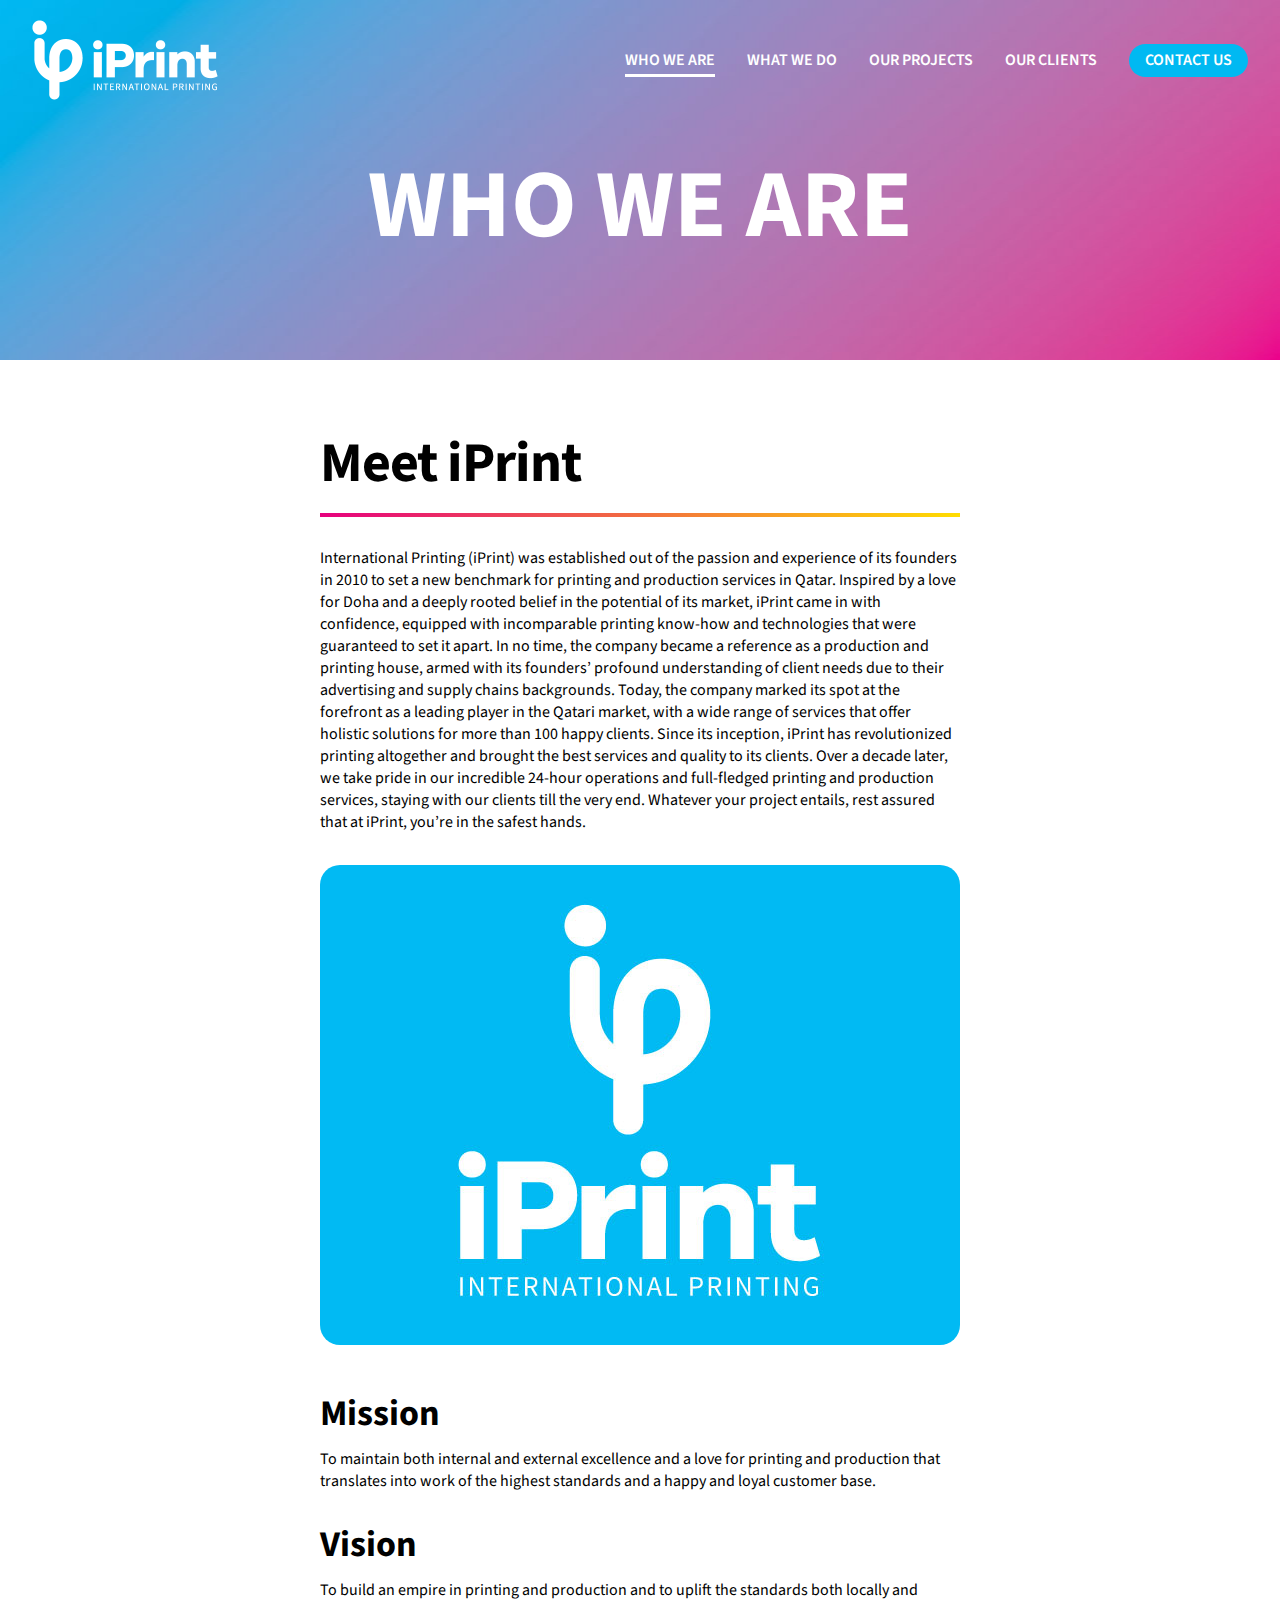
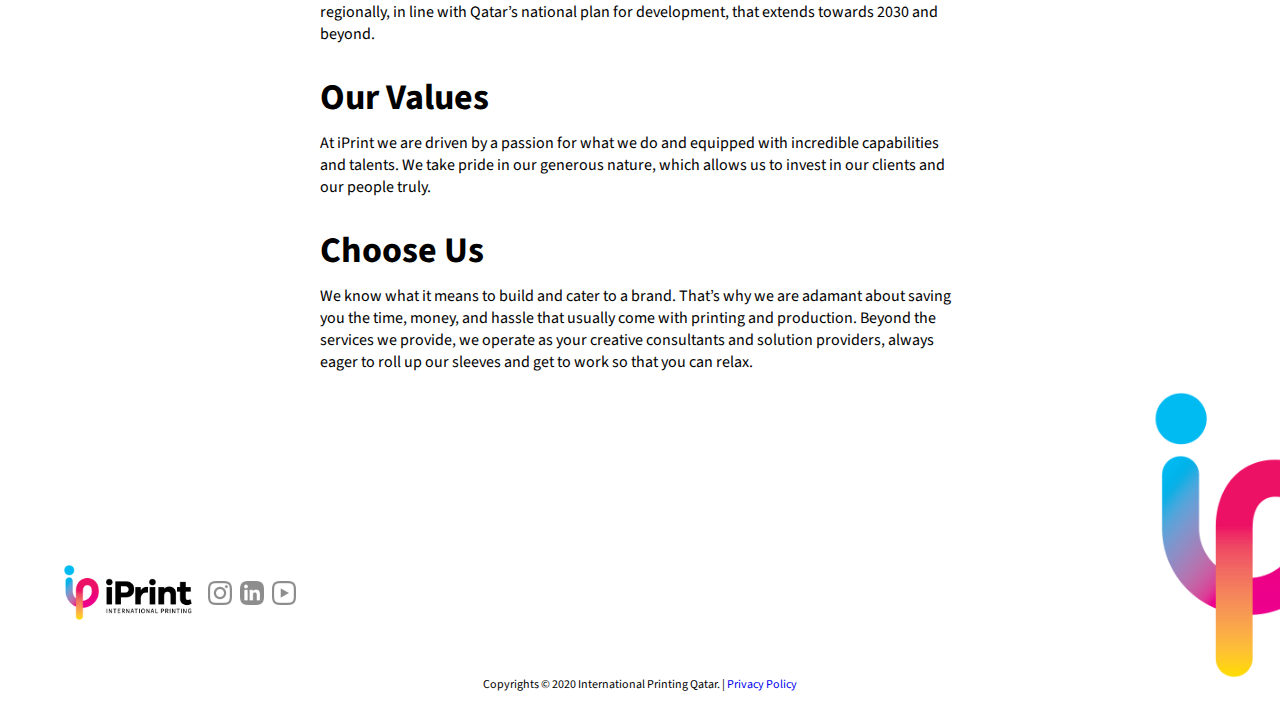
==== about.html @ 7c763737 "Add files via upload" ====
<!DOCTYPE html>
<html lang="en">

<head>
  <meta charset="UTF-8">
  <meta http-equiv="X-UA-Compatible" content="IE=edge">
  <meta name="viewport" content="width=device-width, initial-scale=1.0">
  <link rel="icon" type="image/png" href="_images/logo/favicon.png">
  <link rel="stylesheet" href="https://cdn.jsdelivr.net/npm/bootstrap-icons@1.5.0/font/bootstrap-icons.css">
  <link rel="preconnect" href="https://fonts.googleapis.com">
  <link rel="preconnect" href="https://fonts.gstatic.com" crossorigin>
  <link href="https://fonts.googleapis.com/css2?family=Source+Sans+Pro:wght@200;300;400;600;700&display=swap"
    rel="stylesheet">
  <link rel="stylesheet" href="style.css">
  <title>iPrint Qatar</title>
</head>

<body>
  <!-- navbar -->
  <div>
    <nav class="nav">
      <div class="nav-container" id="navContainer">
        <!-- logo -->
        <a href="index.html"><img class="nav-logo" src="_images/logo/logo_hw.png"></a>
        <!-- collapse button -->
        <a class="nav-toggle" href="javascript:void(0);" onclick="navMenu()">
          <img src="_images/misc/menu_w.svg" alt="menu icon">
        </a>
        <!-- nav links -->
        <div class="nav-menu" id="navMenu">
          <a class="nav-link link-inside active">Who We Are</a>
          <a class="nav-link link-inside" href="services.html">What We Do</a>
          <a class="nav-link link-inside" href="projects.html">Our Projects</a>
          <a class="nav-link link-inside" href="clients.html">Our Clients</a>
          <a class="nav-link mobile link-inside" href="contact.html">Contact US</a>
          <a class="nav-link desktop btn-inside" href="contact.html">Contact US</a>
        </div>
      </div>
    </nav>
    <div class="header-info">
      <p class="header-text white">WHO WE ARE</p>
    </div>
  </div>

  <!-- about us -->
  <section class="main-block md" id="who-we-are">
    <div class="container column align-center">
      <div class="container-inside-text">
        <h1 class="underline">Meet iPrint</h1>
        <p>International Printing (iPrint) was established out of the passion and experience of its founders in 2010 to
          set a new benchmark for printing and production services in Qatar. Inspired by a love for Doha and a deeply
          rooted belief in the potential of its market, iPrint came in with confidence, equipped with incomparable
          printing know-how and technologies that were guaranteed to set it apart. In no time, the company became a
          reference as a production and printing house, armed with its founders’ profound understanding of client needs
          due to their advertising and supply chains backgrounds. Today, the company marked its spot at the forefront as
          a leading player in the Qatari market, with a wide range of services that offer holistic solutions for more
          than 100 happy clients.
          Since its inception, iPrint has revolutionized printing altogether and brought the best services and quality
          to its clients. Over a decade later, we take pride in our incredible 24-hour operations and full-fledged
          printing and production services, staying with our clients till the very end.
          Whatever your project entails, rest assured that at iPrint, you’re in the safest hands.</p>
        <div class="container-inside-image">
          <img class="rc" src="_images/home_image_template.jpg" alt="temp image">
        </div>
        <h2>Mission</h2>
        <p>To maintain both internal and external excellence and a love for printing and production that translates into
          work of the highest standards and a happy and loyal customer base.</p>
        <h2>Vision</h2>
        <p>To build an empire in printing and production and to uplift the standards both locally and regionally, in
          line with Qatar’s national plan for development, that extends towards 2030 and beyond.</p>
        <h2>Our Values</h2>
        <p>At iPrint we are driven by a passion for what we do and equipped with incredible capabilities and talents. We
          take pride in our generous nature, which allows us to invest in our clients and our people truly.</p>
        <h2>Choose Us</h2>
        <p>We know what it means to build and cater to a brand. That’s why we are adamant about saving you the time,
          money, and hassle that usually come with printing and production. Beyond the services we provide, we operate
          as your creative consultants and solution providers, always eager to roll up our sleeves and get to work so
          that you can relax.</p>
      </div>
    </div>
  </section>

  <!-- footer -->
  <footer>
    <div class="footer-info">
      <img class="footer-logo" src="_images/logo/logo_h.png">
      <div class="footer-icons">
        <a href="#"><img class="sm-icon" src="_images/sm/i-in.png"></a>
        <a href="#"><img class="sm-icon" src="_images/sm/i-li.png"></a>
        <a href="#"><img class="sm-icon" src="_images/sm/i-yt.png"></a>
      </div>
    </div>
    <div class="text-center">
      <p class="copyright">Copyrights © 2020 International Printing Qatar. | <a href="#">Privacy Policy</a></p>
    </div>
    <div class="footer-emblem-container">      
      <img class="footer-emblem" src="_images/logo/emblem.png">
    </div>  </footer>

  <!-- javascript -->
  <script src="_script/nav.js"></script>
</body>

</html>
---- style.css ----
/* basics */

:root {
    --cyan: #00b9f2;
    --magenta: #e6007e;
    --red: #ed1164;
    --yellow: #ffdd00;
    --bg-cyan: rgb(0, 185, 242);
    --bg-cyan-a: rgba(0, 185, 242, .6);
    --marquee-width: 100vw;
    --marquee-elements-displayed: 6;
    --marquee-element-width: calc(var(--marquee-width) / var(--marquee-elements-displayed));
    --marquee-animation-duration: calc(var(--marquee-elements) * 3s);
}

* {
    margin: 0;
    padding: 0;
    box-sizing: border-box;
}

html {
    max-width: 100vw;
    font-size: 16px;
    height: 100%;
}

body {
    display: flex;
    flex-direction: column;
    min-height: 100vh;
    margin: 0 auto;
    font-family: 'Source Sans Pro', sans-serif;
    text-rendering: optimizeLegibility;
    color: black;
}

img {
    display: block;
    width: 100%;
    height: auto;
}

h1 {
    letter-spacing: -1px;
    font-size: 3.5rem;
    margin-bottom: .25em;
}

h2 {
    font-size: 2.25rem;
    padding-bottom: .25em;
}

.underline {
    padding-bottom: .25em;
    background: linear-gradient(120deg, var(--magenta), var(--yellow));
    background-size: 100% 4px;
    background-repeat: no-repeat;
    background-position: right bottom;
}

h3 {
    font-size: 1.5rem;
    font-weight: 600;
    margin-bottom: .25em;
}

p+.container-inside-image {
    margin-top: 2rem;
}

.container-inside-image+h2 {
    margin-top: .75em;
}

h1+p, h2.underline+p {
    margin-top: 1em;
}

p+h2 {
    margin-top: .75em;
}

a {
    font-weight: 400;
    text-decoration: none;
}

ul {
    list-style: none;
}

.button {
    color: white;
    width: -moz-fit-content;
    width: fit-content;
    font-weight: 600;
    font-size: 1rem;
    padding: 14px 32px 14px 30px;
    border-width: 0;
    border-collapse: collapse;
    border-radius: 50vh;
    background-color: var(--magenta);
    background-image: linear-gradient(90deg, var(--cyan), var(--cyan));
    background-size: 0% 100%;
    background-repeat: no-repeat;
    background-position: right;
    transition: background-size 200ms ease;
}

.button:hover {
    background-image: linear-gradient(var(--cyan), var(--cyan));
    background-size: 100% 100%;
    background-position: left;
}

.button:focus {
    background-size: 0% 100%;
    background-position: center;
}

/* navbar */

nav {
    position: relative;
    height: 120px;
    padding: 0 2rem;
    z-index: 2;
}

.nav-container {
    display: flex;
    justify-content: space-between;
    align-items: center;
    padding-top: 20px;
}

.nav-logo {
    width: auto;
    height: 80px;
    z-index: 3;
}

.nav-toggle {
    display: none;
    z-index: 3;
}

.nav-menu {
    display: flex;
    flex-direction: row;
    justify-self: end;
    overflow: hidden;
}

.nav-link {
    display: block;
    padding: 8px 0 9px;
    text-align: center;
    text-transform: uppercase;
    font-weight: 600;
    margin-left: 2em;
    line-height: 1em;
    color: black;
    background: var(--btn-line);
    background-size: 0% 3px;
    background-repeat: no-repeat;
    background-position: right bottom;
    transition: background-size 300ms ease;
}

.nav-link:hover, .nav-link:focus {
    background-size: 100% 3px;
    background-position: left bottom;
}

.nav-link.active {
    pointer-events: none;
    color: white;
    background: linear-gradient(white, white);
    background-size: 100% 3px;
    background-repeat: no-repeat;
    background-position: left bottom;
}

.nav-link.mobile {
    display: none;
}

.nav-link.desktop {
    display: block;
    padding: 8px 16px 9px;
    border-radius: 50vh;
    background: var(--btn-bg);
    background-size: 300% 100%;
    background-position: left;
    color: white;
}

.nav-link.desktop:hover {
    background-position: right;
}

.link-home {
    --btn-line: linear-gradient(120deg, var(--cyan), var(--magenta));
}

.link-home:hover {
    color: var(--magenta);
}

.link-inside {
    --btn-line: linear-gradient(120deg, var(--yellow), var(--yellow));
    color: white;
}

.link-inside:hover {
    color: var(--yellow);
}

.btn-home {
    --btn-bg: linear-gradient(120deg, var(--cyan), var(--magenta), var(--red), var(--yellow));
    transition: background-position 300ms ease;
}

.btn-inside {
    --btn-bg: linear-gradient(90deg, var(--cyan), var(--cyan), black, black);
    transition: background-position 100ms ease;
}

.btn-inside.active {
    --btn-bg: linear-gradient(90deg, black, black);
    transition: background-position 100ms ease;
}

.header-info {
    position: relative;
    display: flex;
    align-items: end;
    height: 360px;
    margin-top: -120px;
    background-image: url("_images/misc/Backgrounds-01.jpg");
    background-repeat: no-repeat;
    background-size: 100% 100%;
}

.header-project {
    height: 120px;
}

.header-text {
    font-size: 8rem;
    line-height: .9em;
    font-weight: 700;
    text-align: center;
    margin: auto auto;
    color: white;
    transform: translateY(20%);
}

.video-wrap {
    position: relative;
    width: 100%;
    height: calc(100vw / 2);
    overflow: hidden;
}

.video-wrap iframe {
    position: absolute;
    object-fit: cover;
    top: 50%;
    left: 0;
    width: 100%;
    height: calc(100vw / 16 * 9);
    transform: translateY(-50%);
}

/* content */

.main-block {
    margin: 4rem auto 6rem;
    width: 90%;
}

.container {
    display: flex;
    justify-content: space-between;
}

.container-text {
    display: flex;
    flex-direction: column;
    width: 50%;
    padding-right: 2em;
    margin-bottom: 2em;
}

.container-inside-text {
    display: flex;
    flex-direction: column;
    width: 90%;
    max-width: 80ch;
}

.container-image {
    width: 50%;
}

.container-inside-image {
    margin-bottom: 1rem;
}

.container-wrap {
    display: flex;
    flex-direction: row;
    flex-wrap: wrap;
    margin: 0 auto;
    padding: 0;
}

.projects {
    width: 69%;
    height: -moz-fit-content;
    height: fit-content;
    display: grid;
    grid-template-columns: repeat(auto-fill, minmax(200px, 1fr));
    grid-gap: 2em;
}

.container-grid-clients {
    display: grid;
    grid-template-columns: repeat(auto-fit, minmax(240px, 1fr));
    grid-gap: 2em;
}

.container-grid-clients li {
    display: flex;
    justify-content: center;
    align-items: center;
}

.client-logo {
    display: inline-block;
    max-width: 120px;
}

.container-flex-home {
    display: flex;
}

.container-wrap-cel {
    min-width: 240px;
    max-width: 47%;
    margin: 0 0 4em;
}

.container-services-content {
    display: flex;
}

.container-services-image {
    width: 50%;
    height: 100%;
}

.container-services-text {
    width: 50%;
    margin-left: 1em;
}

.container-projects {
    display: flex;
    flex-direction: row;
}

.container-project-detail {
    width: 100%;
}

.project-cel {
    position: relative;
    width: 100%;
    display: none;
    max-width: 360px;
}

.project-overlay {
    background: var(--bg-cyan-a);
    width: 100%;
    height: 100%;
    padding: 1em;
    hyphens: manual;
    display: flex;
    flex-direction: column;
    justify-content: center;
    align-items: center;
    position: absolute;
    top: 0;
    opacity: 0;
    transition: opacity 200ms ease;
}

.project-overlay>img {
    transform: translateX(-20%);
    transition: transform 300ms ease;
}

.project-overlay:hover>img {
    transform: translateX(0);
}

.project-overlay:hover {
    opacity: 1;
}

.arrow {
    width: 30%;
}

.project-title {
    text-align: center;
    font-size: 2rem;
    line-height: 1em;
    color: white;
    margin-top: 1rem;
}

.container-flex-home>.project-cel+.project-cel {
    margin-left: 2em;
}

.lead {
    font-size: 1.5em;
    font-weight: 300;
    padding-bottom: 1px;
    margin-bottom: 2rem;
}

.filters {
    display: flex;
    flex-direction: column;
    align-items: start;
    width: 25%;
    padding-right: 6%;
}

.filter {
    position: relative;
    color: #888;
    font-size: 1.2rem;
    line-height: 1em;
    padding-bottom: .5em;
    margin-bottom: 1rem;
    transition: transform 100ms ease;
}

.filter:hover {
    color: #888;
    background: linear-gradient(120deg, #aaa, #ddd);
    background-size: 100% 4px;
    background-repeat: no-repeat;
    background-position: right bottom;
}

.filter:visited {
    color: black;
}

.filter.selected {
    font-weight: 600;
    transform: scale(1.15);
    transform-origin: left;
    color: black;
    background: linear-gradient(120deg, var(--magenta), var(--yellow));
    background-size: 100% 4px;
    background-repeat: no-repeat;
    background-position: right bottom;
    pointer-events: none;
}

.filter.selected:before {
    content: " ";
    position: absolute;
    color: black;
    width: 0;
    height: 0;
    border-top: .25em solid transparent;
    border-bottom: .25em solid transparent;
    border-left: .25em solid black;
    top: .5em;
    left: -.5em;
    transform: translateY(-50%);
}

.show {
    display: block;
}

.breadcrumb {
    margin-bottom: 2em;
}

.breadcrumb li {
    display: inline;
}

.breadcrumb li+li::before {
    content: ">";
    padding-right: 16px;
    margin-left: 16px;
}

.breadcrumb li a:visited {
    color: inherit;
}

.breadcrumb li a:hover {
    color: var(--cyan);
}

.call-to-action {
    display: flex;
    justify-content: center;
    align-items: center;
    margin-bottom: 2em;
}

.call-to-action-text {
    font-size: 2.5rem;
    font-weight: 200;
    margin: 0 .3rem;
    text-align: center;
}

.gradient-icons {
    display: flex;
}

.gradient-icon {
    width: 40px;
    margin: 0 1rem;
    transition: transform 200ms ease;
}

.gradient-icon:hover {
    transform: scale(1.2);
}

.container-contact-us {
    display: flex;
    justify-content: space-between;
}

.contact-us-cel {
    display: flex;
    justify-content: center;
    width: 48%;
}

.container-location-email {
    margin: 0;
    padding: 3em;
    width: fit-content;
    color: white;
    background-image: url("_images/misc/Backgrounds-02.jpg");
    background-repeat: no-repeat;
    background-size: 100% 100%;
}

.location-email {
    margin-left: 6em;
}

.location::before {
    content: url("_images/misc/location.svg");
    position: absolute;
    top: -20%;
    left: -16px;
    transform: translateX(-100%) scale(.9);
}

.email::before {
    content: url("_images/misc/email.svg");
    position: absolute;
    top: -20%;
    left: -16px;
    transform: translateX(-100%) scale(.9);
}

h2.address {
    color: white;
    font-weight: 600;
    position: relative;
    padding: 0;
    margin: 0;
}

h2.address+p {
    margin: 0;
}

h3.address {
    margin: 0;
}

p+h3.address {
    margin-top: .5rem;
}

.location-email+.location-email {
    margin-top: 2rem;
}

.location-email a {
    color: white;
    text-decoration: underline;
}

.location-email a:hover {
    color: var(--yellow);
}

.location-email p {
    margin-bottom: .25em;
}

/* utilities */

.column {
    flex-direction: column;
}

.row-column {
    flex-direction: row;
}

.me-1 {
    margin-bottom: .5em;
}

.me-2 {
    margin-bottom: 1em;
}

.me-3 {
    margin-bottom: 2em;
}

.rc {
    border-radius: 1.25em;
    object-fit: cover;
}

.xl {
    max-width: 1140px;
}

.lg {
    max-width: 960px;
}

.md {
    max-width: 720px;
}

.justify-between {
    justify-content: space-between;
}

.justify-around {
    justify-content: space-around;
}

.justify-center {
    justify-content: center;
}

.justify-start {
    justify-content: start;
}

.align-center {
    align-items: center;
}

/* dividers */

.divider {
    background-color: rgb(235, 235, 235);
    padding: 2.5rem 0;
    overflow: hidden;
}

.claim-container {
    display: flex;
    margin: 0 auto;
    max-width: 1070px;
    justify-content: space-around;
}

.claim-cel {
    width: -moz-fit-content;
    width: fit-content;
}

.claim-img {
    width: 160px;
}

.claim-lead {
    font-weight: 300;
    font-size: 1.25rem;
    text-align: center;
}

.marquee-content {
    list-style: none;
    display: flex;
    animation: scrolling var(--marquee-animation-duration) linear infinite;
}

.marquee-content::-webkit-scrollbar {
    display: none;
}

.marquee-content li {
    display: flex;
    justify-content: center;
    align-items: center;
    width: var(--marquee-element-width);
    flex-shrink: 0;
    white-space: nowrap;
}

.marquee-client-logo {
    width: 120px;
}

@keyframes scrolling {
    0% {
        transform: translateX(0);
    }
    100% {
        transform: translateX(calc(-1 * var(--marquee-element-width) * var(--marquee-elements)));
    }
}

/* form */

form {
    display: flex;
    flex-direction: column;
    margin-top: 1em;
    width: 100%;
}

label {
    margin-bottom: .5em;
}

.input-box:focus {
    outline: none !important;
    border: 1px var(--cyan) solid;
}

.input-box {
    font-family: inherit;
    margin-bottom: 1em;
    width: 100%;
    height: 2.5em;
    padding: .5em;
    border: 0;
    border-collapse: collapse;
    background-color: #e7e7e7;
    border-style: solid;
}

#message {
    height: 120px;
}

.submit {
    padding: 2em 0 1em;
    text-align: center;
}

/* footer */

footer {
    position: relative;
    display: flex;
    flex-direction: column;
    align-items: center;
    margin: auto 0 0;
    padding: 0;
}

.footer-info {
    display: flex;
    align-items: center;
    align-self: start;
    margin: 6em 4em 3em;
}

.footer-logo {
    width: 128px;
}

.footer-icons {
    display: flex;
    margin-left: .5em;
}

.sm-icon {
    width: 1.5em;
    margin-left: .5em;
}

.copyright {
    font-size: 12px;
    padding: 8px;
    text-align: center;
}

.footer-emblem-container {
    position: absolute;
    margin: 0;
    padding: 0;
    right: 0;
    bottom: 0;
    width: 130px;
    height: 310px;
    overflow: hidden;
}

.footer-emblem {
    display: block;
    position: absolute;
    right: -60px;
    width: 420px;
    height: 640px;
    transform: scale(.45);
    transform-origin: top right;
    object-fit: cover;
}

@media screen and (max-width: 1280px) {
    .header-text {
        font-size: 6rem;
        transform: translateY(30%)
    }
}

@media screen and (max-width: 960px) {
    :root {
        --marquee-elements-displayed: 5;
    }
    h1 {
        font-size: 2.5rem;
        margin-bottom: .15em;
    }
    h2 {
        font-size: 1.75rem;
    }
    .button {
        font-size: .875rem;
    }
    nav.menu-push {
        margin-bottom: 357px;
    }
    .nav-toggle {
        display: block;
        margin-left: auto;
        right: 32px;
    }
    .nav-menu {
        display: none;
        flex-direction: column;
        position: absolute;
        top: 5em;
        right: 1em;
        padding: 1em 3em;
        justify-content: flex-start;
        align-items: end;
        background-color: var(--bg-cyan);
        border-radius: 1em;
        box-shadow: -8px 8px 12px rgba(20, 20, 80, .2);
    }
    .responsive {
        display: flex;
    }
    .nav-link {
        display: block;
        color: white;
        margin: .5em;
        --btn-line: linear-gradient(120deg, var(--yellow), var(--yellow));
    }
    .nav-link:hover {
        color: var(--yellow);
    }
    .nav-link.mobile {
        display: block;
    }
    .nav-link.desktop {
        display: none;
    }
    .row-column {
        flex-direction: column;
    }
    .rc {
        border-radius: 1em;
    }
    .main-block {
        margin: 3rem auto 4rem;
    }
    .lead {
        font-size: 1.25rem;
        margin-bottom: 1rem;
    }
    .container-wrap-content {
        flex-direction: column;
    }
    .container-wrap-cel {
        margin: 0 auto 2em;
    }
    .container-services-image, .container-services-text {
        width: 100%;
        margin-bottom: 1rem;
    }
    .container-services-text {
        margin-left: 0;
    }
    .container-grid-clients {
        grid-template-columns: repeat(auto-fit, minmax(200px, 1fr));
    }
    .contact-social {
        flex-direction: column;
    }
    .call-to-action-text {
        font-size: 2rem;
    }
    .gradient-icons {
        margin-top: 1em;
    }
    .location-email {
        margin-left: 4em;
    }
    /* footer */
    .footer-emblem-container {
        display: none;
    }
    .footer-info {
        flex-direction: column;
        align-items: end;
        align-self: inherit;
        margin: 1em 1em 1em 0;
    }
}

@media screen and (max-width: 840px) {
    .filter {
        width: min-content;
    }
    .header-text {
        font-size: 4rem;
        transform: translateY(30%)
    }
}

@media screen and (max-width: 768px) {
    :root {
        --marquee-elements-displayed: 4;
    }
    .container-contact-us {
        flex-direction: column;
        align-items: center;
        padding: 1em;
    }
    .contact-us-cel {
        width: 80%;
    }
    .contact-us-cel+.contact-us-cel {
        margin-top: 2rem;
    }
    .container-grid-clients {
        grid-template-columns: repeat(auto-fit, minmax(160px, 1fr));
    }
}

@media screen and (max-width: 640px) {
    :root {
        --marquee-elements-displayed: 3;
    }
    h1 {
        font-size: 32px;
    }
    .button {
        padding: 12px 20px 12px 18px;
    }
    nav {
        height: 80px;
    }
    .nav-logo {
        height: 48px;
    }
    .nav-menu {
        top: 4em;
    }
    .header-info {
        height: 240px;
        margin-top: -80px;
    }
    .header-text {
        font-size: 3rem;
        transform: translateY(30%);
    }
    .header-project {
        height: 120px;
    }
    .divider {
        padding: 1em 0;
    }
    p+.container-inside-image {
        margin-top: 1rem;
    }
    .claim-img {
        width: 80px;
    }
    .claim-lead {
        font-size: .825rem;
    }
    .container-services-cel {
        max-width: 100%;
        margin: 0 2em 4em;
    }
    .container-flex-home {
        flex-direction: column;
    }
    .container-flex-home>.project-cel+.project-cel {
        margin: 2em 0em 0em;
    }
    .container-wrap {
        flex-direction: column;
    }
    .container-wrap-cel {
        max-width: 80%;
        margin: 0 auto 1em;
    }
    .filter {
        width: min-content;
        font-size: 1rem;
        margin-bottom: 1rem;
    }
    .container {
        flex-direction: column;
        align-items: center;
    }
    .container-text {
        width: 100%;
        padding: 0%;
        margin-bottom: 1.5rem;
    }
    .container-image {
        width: 100%;
    }
    .container-grid-clients {
        grid-template-columns: repeat(auto-fit, minmax(140px, 1fr));
        grid-gap: 2em 1em;
    }
}

@media screen and (max-width: 480px) {
    .contact-us-cel {
        width: 100%;
    }
    .projects {
        width: 59%;
    }
    .filters {
        width: 35%;
    }
}

@media screen and (max-width: 420px) {
    .header-info {
        height: 180px;
        margin-top: -80px;
    }
    .header-text {
        font-size: 2em;
        transform: translateY(50%);
    }
}

@media screen and (max-width: 360px) {
    .projects {
        width: 80%;
    }
    .filters {
        display: none;
    }
}
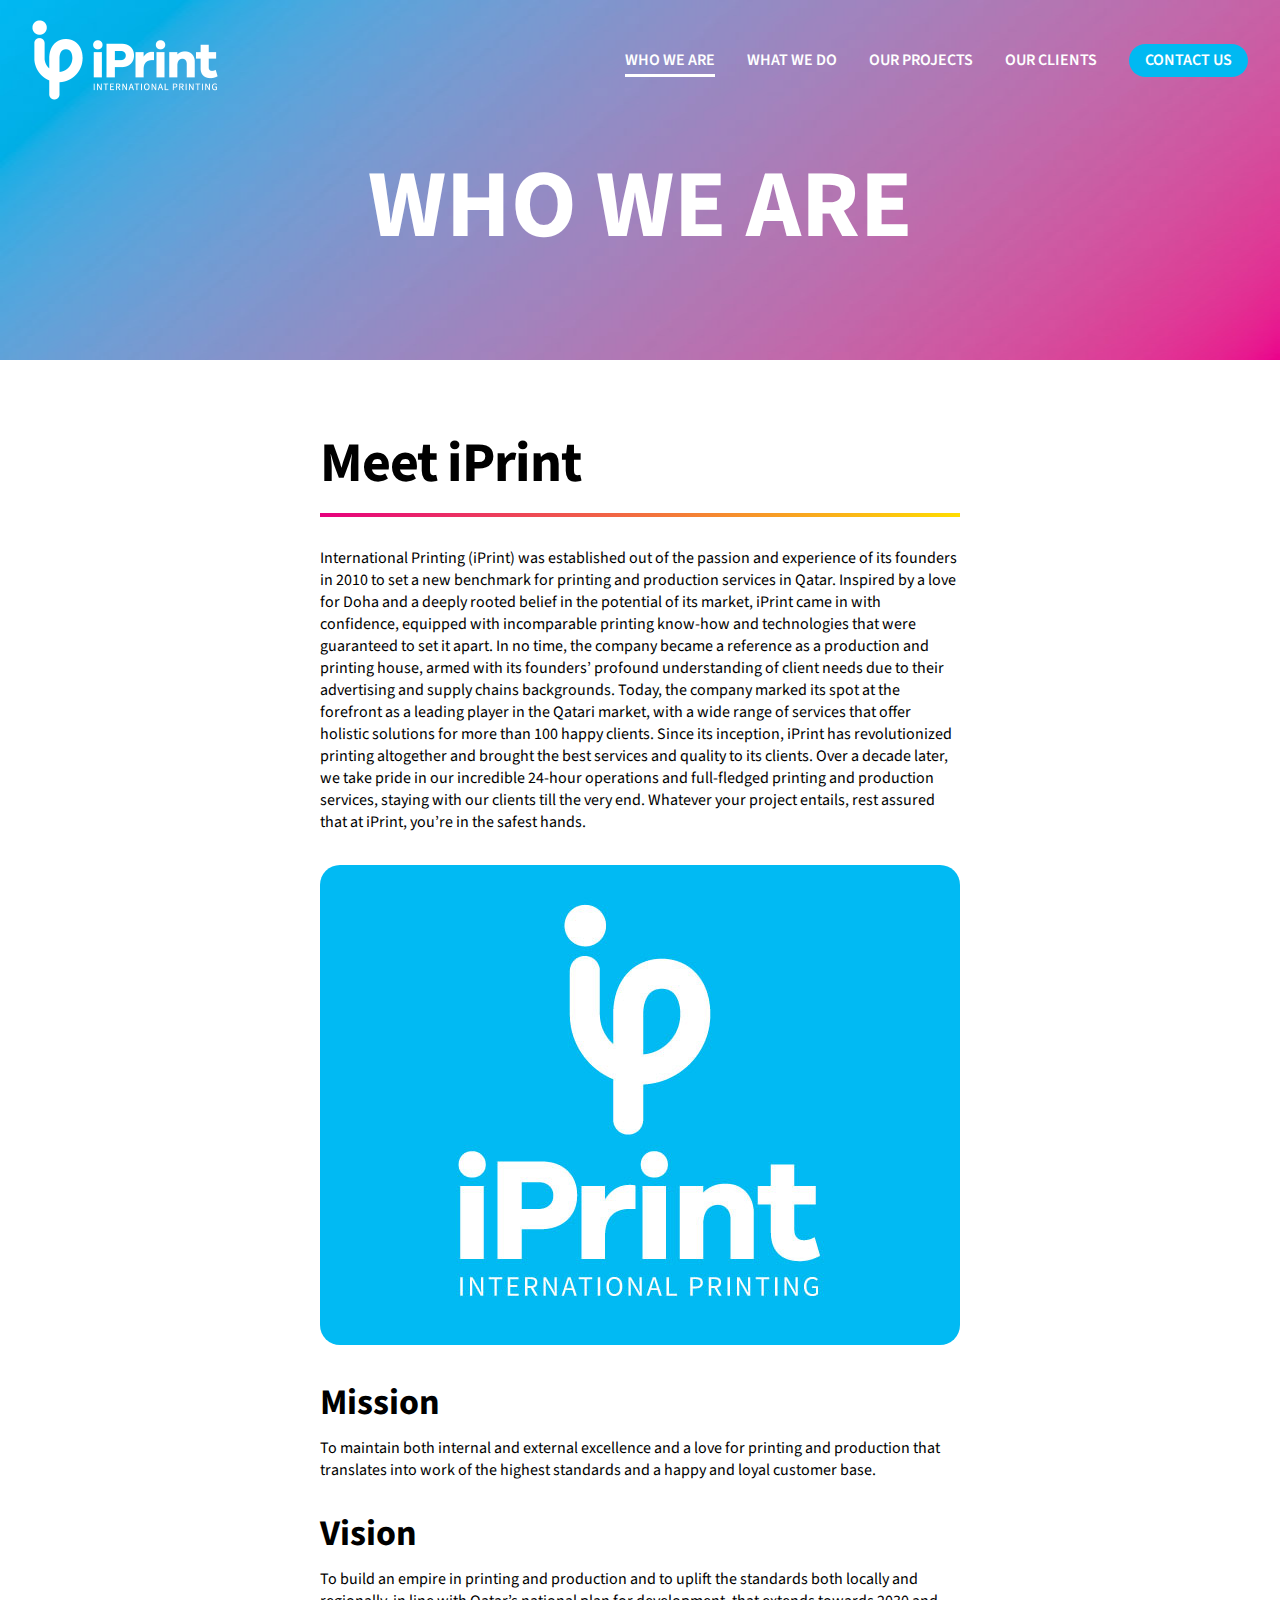
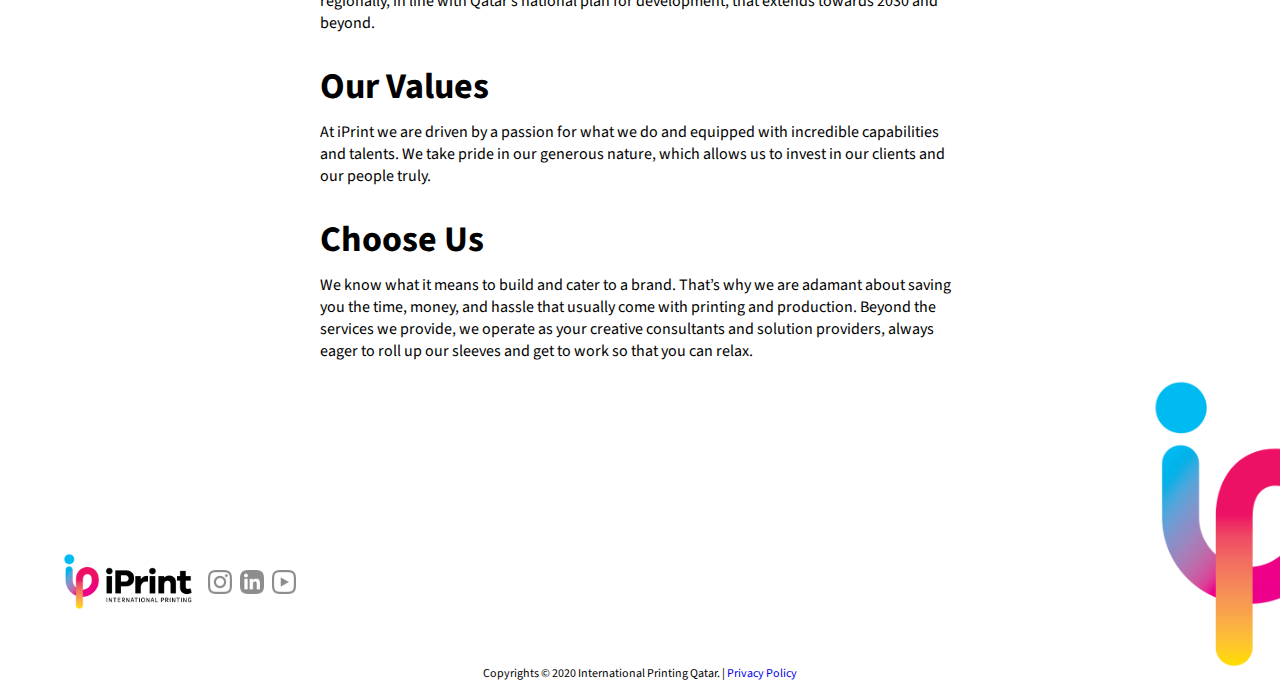
==== commit 6358ddf6: "owl fully integrated" ====
--- a/about.html
+++ b/about.html
@@ -45,7 +45,7 @@
   <!-- about us -->
   <section class="main-block md" id="who-we-are">
     <div class="container column align-center">
-      <div class="container-inside-text">
+      <div class="container-about-text">
         <h1 class="underline">Meet iPrint</h1>
         <p>International Printing (iPrint) was established out of the passion and experience of its founders in 2010 to
           set a new benchmark for printing and production services in Qatar. Inspired by a love for Doha and a deeply
@@ -59,7 +59,7 @@
           to its clients. Over a decade later, we take pride in our incredible 24-hour operations and full-fledged
           printing and production services, staying with our clients till the very end.
           Whatever your project entails, rest assured that at iPrint, you’re in the safest hands.</p>
-        <div class="container-inside-image">
+        <div class="container-about-image">
           <img class="rc" src="_images/home_image_template.jpg" alt="temp image">
         </div>
         <h2>Mission</h2>
--- a/style.css
+++ b/style.css
@@ -64,14 +64,6 @@
     font-size: 1.5rem;
     font-weight: 600;
     margin-bottom: .25em;
-}
-
-p+.container-inside-image {
-    margin-top: 2rem;
-}
-
-.container-inside-image+h2 {
-    margin-top: .75em;
 }
 
 h1+p, h2.underline+p {
@@ -259,21 +251,105 @@
     transform: translateY(20%);
 }
 
-.video-wrap {
+/* carousel */
+
+.owl-prev {
+    left: 30px;
+}
+
+.owl-next {
+    right: 30px;
+}
+
+.owl-prev, .owl-next {
+    position: absolute;
+    top: 50%;
+    transform: translateY(-50%);
+}
+
+.owl-prev span, .owl-next span {
+    font-size: 96px;
+    color: white;
+    opacity: .5;
+}
+
+.owl-carousel .owl-nav button.owl-prev:hover, .owl-carousel .owl-nav button.owl-next:hover, .owl-carousel .owl-nav button.owl-prev span:hover, .owl-carousel .owl-nav button.owl-next span:hover {
+    background: none;
+    opacity: 1;
+}
+
+.owl-theme .owl-dots {
+    position: absolute;
+    left: 50%;
+    bottom: 1.5rem;
+    transform: translateX(-50%);
+}
+
+.owl-theme .owl-dots .owl-dot span {
+    width: 24px;
+    height: 6px;
+    border-radius: 50vh;
+    margin: 0 .5em;
+    background: white;
+    opacity: .5;
+}
+
+.owl-theme .owl-dots .owl-dot.active span, .owl-theme .owl-dots .owl-dot:hover span {
+    background: white;
+    opacity: 1;
+}
+
+.owl-carousel .item-video {
     position: relative;
-    width: 100%;
     height: calc(100vw / 2);
     overflow: hidden;
 }
 
-.video-wrap iframe {
+.item-video video {
     position: absolute;
-    object-fit: cover;
+    width: 100vw;
+    height: calc(100vw / 16 * 9);
     top: 50%;
+    transform: translateY(-50%);
+}
+
+iframe {
+    width: 100vw;
+    height: calc(100vw / 16 * 9);
+}
+
+.container-project-carousel {
+    position: relative;
+    margin-top: 2em;
+}
+
+.min-max {
+    position: absolute;
+    top: 8px;
+    right: 8px;
+    width: 20px;
+    margin: 0;
+    padding: 0;
+}
+
+#div-to-expand.fullscreen {
+    z-index: 9999;
+    width: 100%;
+    height: 100%;
+    position: fixed;
+    top: 0;
     left: 0;
-    width: 100%;
-    height: calc(100vw / 16 * 9);
-    transform: translateY(-50%);
+    background-color: rgba(0, 0, 0, .6);
+    margin-top: 0;
+    display: flex;
+    justify-content: center;
+    align-items: center;
+}
+
+.owl-carousel.fullscreen {
+    width: 80vw;
+    max-width: 1920px;
+    max-height: calc(80vw / 16 * 9);
 }
 
 /* content */
@@ -296,19 +372,19 @@
     margin-bottom: 2em;
 }
 
-.container-inside-text {
+.container-about-text {
     display: flex;
     flex-direction: column;
     width: 90%;
     max-width: 80ch;
 }
 
+.container-about-image {
+    margin: 2rem 0;
+}
+
 .container-image {
     width: 50%;
-}
-
-.container-inside-image {
-    margin-bottom: 1rem;
 }
 
 .container-wrap {
@@ -1021,8 +1097,9 @@
     .divider {
         padding: 1em 0;
     }
-    p+.container-inside-image {
-        margin-top: 1rem;
+
+    .container-about-image {
+        margin: 1rem 0;
     }
     .claim-img {
         width: 80px;
